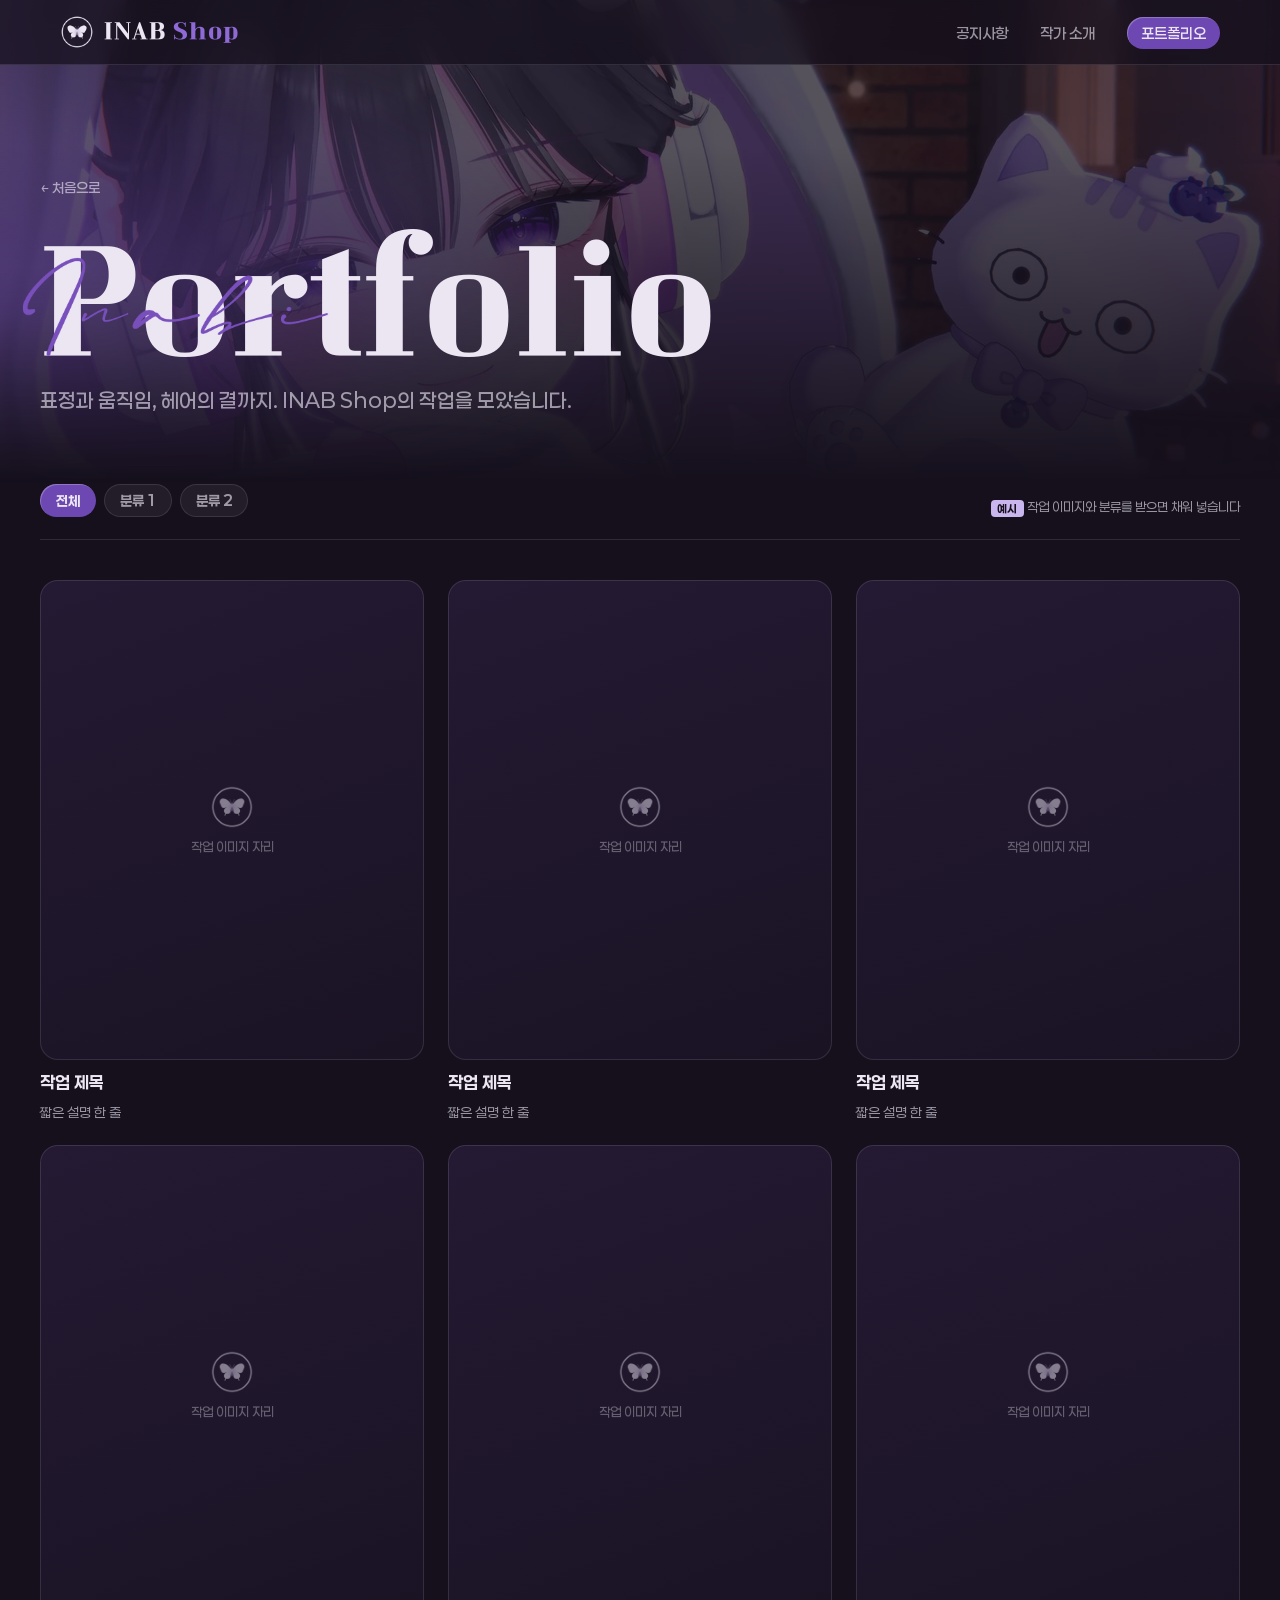
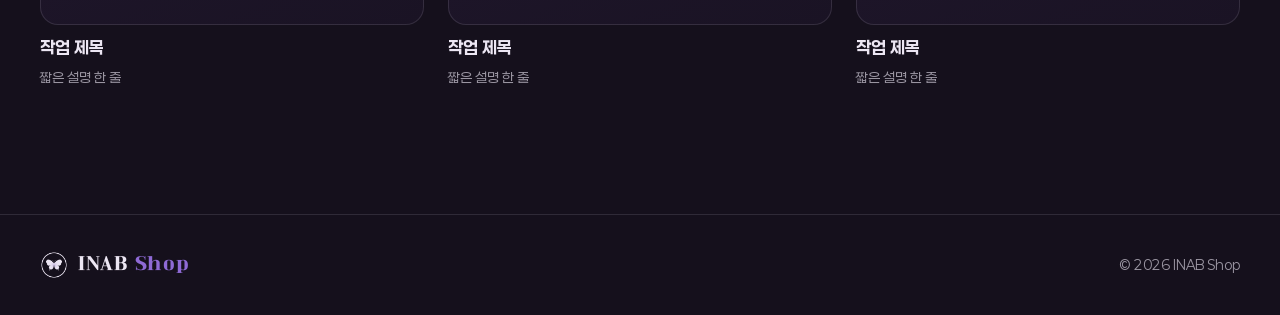
==== INAB/portfolio/index.html @ cd22576a "INAB: 공지사항·작가 소개 스크롤 섹션, 포트폴리오 별도 페이지 추가 - 인트로 아래 Notice(접고 펼치는 목록), Artist 섹션과 푸터 - 인트로를 지나면 나타나는 상" ====
<!DOCTYPE html>
<html lang="ko">
<head>
<meta charset="utf-8">
<meta name="viewport" content="width=device-width,initial-scale=1,viewport-fit=cover">
<title>Portfolio · INAB Shop</title>
<meta name="description" content="INAB Shop 포트폴리오">
<link rel="preload" href="../fonts/Cafe24ClassicType-latin.woff2" as="font" type="font/woff2" crossorigin>
<link rel="stylesheet" href="../common.css">
<style>
/* 포트폴리오: 왼쪽 아래 보라빛 머리글 + 작업 카드 그리드 */
.pf-hero{position:relative;overflow:hidden;padding-top:calc(64px + env(safe-area-inset-top,0px) + clamp(56px,9vw,120px));padding-bottom:clamp(40px,6vw,72px);
  padding-left:var(--gutter-l);padding-right:var(--gutter-r);isolation:isolate}
.pf-hero::before{content:"";position:absolute;inset:0;z-index:-2;background:url(../bg-1280.webp) 60% 28% / cover no-repeat;opacity:.28;
  -webkit-mask-image:linear-gradient(to bottom,#000 30%,transparent 100%);mask-image:linear-gradient(to bottom,#000 30%,transparent 100%)}
.pf-hero::after{content:"";position:absolute;inset:0;z-index:-1;background:radial-gradient(70% 90% at 0% 65%,rgba(101,70,159,.6),rgba(101,70,159,0) 70%);
  -webkit-mask-image:linear-gradient(to bottom,#000 55%,transparent 100%);mask-image:linear-gradient(to bottom,#000 55%,transparent 100%)}
.pf-hero .in{max-width:1200px;margin:0 auto;display:flex;flex-direction:column;gap:18px}
.pf-hero .back{margin-bottom:clamp(16px,3vw,36px)}
.pf-title{position:relative;margin:0;font-family:var(--f-serif);font-weight:400;font-size:clamp(64px,11vw,150px);line-height:.85;color:var(--text);width:fit-content}
.pf-title img{position:absolute;left:-3%;top:4%;width:46%;pointer-events:none}
.pf-hero p{margin:0;font-size:clamp(16px,1.6vw,20px);font-weight:500;color:var(--muted)}
.back{display:inline-flex;align-items:center;gap:8px;color:var(--muted);text-decoration:none;font-size:14px;font-weight:500;width:fit-content}
.back:hover{color:var(--text)}

.filters{display:flex;gap:8px;flex-wrap:wrap}
.chip{font:inherit;font-size:14px;font-weight:700;padding:8px 16px;border-radius:999px;border:0;cursor:pointer;color:var(--muted);background:rgba(236,230,243,.06);box-shadow:inset 0 0 0 1px var(--line)}
.chip[aria-pressed="true"]{color:var(--text);background:var(--purple);box-shadow:inset 1px 1px 0 rgba(255,255,255,.25)}

.grid{display:grid;grid-template-columns:repeat(3,minmax(0,1fr));gap:clamp(14px,2vw,24px)}
.card{display:flex;flex-direction:column;gap:12px;min-width:0}
.thumb{position:relative;aspect-ratio:4/5;max-width:100%;border-radius:18px;overflow:hidden;background:linear-gradient(160deg,#241a33,#1a1324);box-shadow:inset 0 0 0 1px var(--line)}
.thumb .ph{position:absolute;inset:0;display:grid;place-items:center;text-align:center;color:rgba(236,230,243,.35);font-size:13px;font-weight:500;padding:20px}
.thumb .ph img{width:44px;opacity:.5;display:block;margin:0 auto 10px}
.card h3{margin:0;font-size:17px;font-weight:700}
.card p{margin:0;font-size:14px;color:var(--muted)}
@media (max-width:900px){.grid{grid-template-columns:repeat(2,minmax(0,1fr))}}
@media (max-width:480px){.grid{grid-template-columns:1fr}}
</style>
</head>
<body>

<header class="topnav" id="topnav">
  <div class="in">
    <a class="brand" href="../"><img src="../logo.png" alt=""><span>INAB <em>Shop</em></span></a>
    <nav aria-label="주요 메뉴"><ul>
      <li><a class="link" href="../#notice">공지사항</a></li>
      <li><a class="link" href="../#artist">작가 소개</a></li>
      <li><a class="link pf" href="./" aria-current="page">포트폴리오</a></li>
    </ul></nav>
  </div>
</header>

<main>
  <section class="pf-hero">
    <div class="in">
      <a class="back" href="../">← 처음으로</a>
      <h1 class="pf-title"><img src="../inabi.png" alt="" aria-hidden="true">Portfolio</h1>
      <p>표정과 움직임, 헤어의 결까지. INAB Shop의 작업을 모았습니다.</p>
    </div>
  </section>

  <section class="sec" style="padding-top:0" aria-label="작업 목록">
    <div class="in">
      <div class="sec-head">
        <div class="filters" role="group" aria-label="작업 분류">
          <button class="chip" id="f-all" type="button" data-f="all" aria-pressed="true">전체</button>
          <button class="chip" id="f-a" type="button" data-f="a" aria-pressed="false">분류 1</button>
          <button class="chip" id="f-b" type="button" data-f="b" aria-pressed="false">분류 2</button>
        </div>
        <span class="note"><span class="example">예시</span> 작업 이미지와 분류를 받으면 채워 넣습니다</span>
      </div>
      <div class="grid" id="grid">
        <article class="card" data-c="a"><div class="thumb"><div class="ph"><div><img src="../logo.png" alt="">작업 이미지 자리</div></div></div><h3>작업 제목</h3><p>짧은 설명 한 줄</p></article>
        <article class="card" data-c="b"><div class="thumb"><div class="ph"><div><img src="../logo.png" alt="">작업 이미지 자리</div></div></div><h3>작업 제목</h3><p>짧은 설명 한 줄</p></article>
        <article class="card" data-c="a"><div class="thumb"><div class="ph"><div><img src="../logo.png" alt="">작업 이미지 자리</div></div></div><h3>작업 제목</h3><p>짧은 설명 한 줄</p></article>
        <article class="card" data-c="b"><div class="thumb"><div class="ph"><div><img src="../logo.png" alt="">작업 이미지 자리</div></div></div><h3>작업 제목</h3><p>짧은 설명 한 줄</p></article>
        <article class="card" data-c="a"><div class="thumb"><div class="ph"><div><img src="../logo.png" alt="">작업 이미지 자리</div></div></div><h3>작업 제목</h3><p>짧은 설명 한 줄</p></article>
        <article class="card" data-c="b"><div class="thumb"><div class="ph"><div><img src="../logo.png" alt="">작업 이미지 자리</div></div></div><h3>작업 제목</h3><p>짧은 설명 한 줄</p></article>
      </div>
    </div>
  </section>
</main>

<footer class="foot">
  <div class="in">
    <a class="brand" href="../"><img src="../logo.png" alt=""><span>INAB <em>Shop</em></span></a>
    <span>© 2026 INAB Shop</span>
  </div>
</footer>

<script>
document.querySelectorAll('.chip').forEach(function(btn){
  btn.addEventListener('click',function(){
    var f=btn.dataset.f;
    document.querySelectorAll('.chip').forEach(function(b){b.setAttribute('aria-pressed',b===btn?'true':'false')});
    document.querySelectorAll('#grid .card').forEach(function(c){c.hidden=!(f==='all'||c.dataset.c===f)});
  });
});
</script>
</body>
</html>
---- INAB/common.css ----
/* INAB Shop 공통: 폰트, 색, 상단 메뉴, 섹션, 푸터 */
@font-face{font-family:"Cafe24 ClassicType";src:url(fonts/Cafe24ClassicType-latin.woff2) format("woff2");font-weight:400;font-display:swap}
@font-face{font-family:"Paperlogy";src:url(fonts/Paperlogy-4Regular.woff2) format("woff2");font-weight:400;font-display:swap}
@font-face{font-family:"Paperlogy";src:url(fonts/Paperlogy-5Medium.woff2) format("woff2");font-weight:500;font-display:swap}
@font-face{font-family:"Paperlogy";src:url(fonts/Paperlogy-7Bold.woff2) format("woff2");font-weight:700;font-display:swap}
@font-face{font-family:"Paperlogy";src:url(fonts/Paperlogy-8ExtraBold.woff2) format("woff2");font-weight:800;font-display:swap}

:root{
  --text:#ece6f3; --purple:#6d48b3; --deep:#65469f; --script:#784fbb; --night:#15101c;
  --panel:#1d1528; --line:rgba(236,230,243,.12); --muted:rgba(236,230,243,.62);
  --f-serif:"Cafe24 ClassicType",Georgia,serif;
  --f-sans:"Paperlogy","Apple SD Gothic Neo","Malgun Gothic",sans-serif;
  --gutter-l:max(20px,env(safe-area-inset-left,0px)); --gutter-r:max(20px,env(safe-area-inset-right,0px));
}
*{box-sizing:border-box}
html{scroll-behavior:smooth;scroll-padding-top:80px}
@media (prefers-reduced-motion:reduce){html{scroll-behavior:auto}}
html,body{margin:0;overflow-x:clip;background:var(--night);color:var(--text);font-family:var(--f-sans)}
img{max-width:100%}
[hidden]{display:none!important}
:focus-visible{outline:2px solid var(--text);outline-offset:3px}

/* ---------- 상단 메뉴 ---------- */
.topnav{position:fixed;z-index:20;top:0;left:0;right:0;padding-top:env(safe-area-inset-top,0px);
  background:rgba(21,16,28,.72);-webkit-backdrop-filter:blur(14px);backdrop-filter:blur(14px);border-bottom:1px solid var(--line);
  transition:transform .4s cubic-bezier(.2,.7,.2,1),opacity .4s}
.topnav.hide{transform:translateY(-100%);opacity:0;pointer-events:none}
.topnav .in{max-width:1200px;margin:0 auto;height:64px;display:flex;align-items:center;justify-content:space-between;gap:16px;padding-left:var(--gutter-l);padding-right:var(--gutter-r)}
.brand{display:flex;align-items:center;gap:10px;text-decoration:none;color:var(--text);font-family:var(--f-serif);font-size:22px;letter-spacing:.04em}
.brand img{width:34px;height:34px}
.brand em{font-style:normal;color:#8f6ad6}
.topnav ul{list-style:none;margin:0;padding:0;display:flex;gap:clamp(14px,3vw,32px)}
.topnav a.link{color:var(--muted);text-decoration:none;font-size:15px;font-weight:500;transition:color .2s}
.topnav a.link:hover,.topnav a.link[aria-current="page"]{color:var(--text)}
.topnav a.link.pf{color:var(--text);background:var(--purple);padding:7px 14px;border-radius:999px;box-shadow:inset 1px 1px 0 rgba(255,255,255,.25)}
@media (max-width:520px){.brand span{display:none}.topnav a.link{font-size:14px}}

/* ---------- 섹션 공통 ---------- */
.sec{padding-block:clamp(72px,10vw,128px);padding-left:var(--gutter-l);padding-right:var(--gutter-r)}
.sec .in{max-width:1200px;margin:0 auto;display:flex;flex-direction:column;gap:40px}
.sec-head{display:flex;align-items:flex-end;justify-content:space-between;gap:16px;flex-wrap:wrap;padding-bottom:22px;border-bottom:1px solid var(--line)}
.sec-head .t{display:flex;flex-direction:column;gap:6px}
.sec-head h2{margin:0;font-family:var(--f-serif);font-weight:400;font-size:clamp(44px,6vw,72px);line-height:1;color:var(--text)}
.sec-head h2 em{font-style:normal;color:#8f6ad6}
.sec-head .ko{font-size:15px;font-weight:500;color:var(--muted);letter-spacing:.02em}
.sec-head .note{font-size:13px;color:var(--muted)}
.example{display:inline-block;font-size:11px;font-weight:700;letter-spacing:.06em;color:var(--night);background:#c9b6ee;border-radius:4px;padding:2px 6px;vertical-align:middle}

/* 원형 아이콘 버튼 (인트로와 같은 스타일) */
.icon{position:relative;width:46px;aspect-ratio:1;border-radius:50%;display:block;flex:none;
  background-color:var(--text);background-image:linear-gradient(135deg,rgba(101,70,159,0),rgba(101,70,159,.10));
  box-shadow:inset 1px 1px 0 rgba(255,255,255,.25);transition:transform .2s,filter .2s}
.icon:hover{transform:translateY(-1px);filter:drop-shadow(0 0 10px rgba(236,230,243,.5))}
.icon i{position:absolute;left:50%;top:50%;height:40%;transform:translate(-50%,-50%);background:var(--deep);-webkit-mask:var(--m) center/100% 100% no-repeat;mask:var(--m) center/100% 100% no-repeat}
.icon.art i{width:46.6%;--m:url(ic-artmug.png)}
.icon.x i{width:44.4%;--m:url(ic-x.png)}
.icon.dc i{width:52.6%;--m:url(ic-discord.png)}

/* ---------- 푸터 ---------- */
.foot{border-top:1px solid var(--line);padding-block:36px calc(36px + env(safe-area-inset-bottom,0px));padding-left:var(--gutter-l);padding-right:var(--gutter-r)}
.foot .in{max-width:1200px;margin:0 auto;display:flex;justify-content:space-between;align-items:center;gap:16px;flex-wrap:wrap;font-size:13px;color:var(--muted)}
.foot .brand{font-size:18px}
.foot .brand img{width:28px;height:28px}
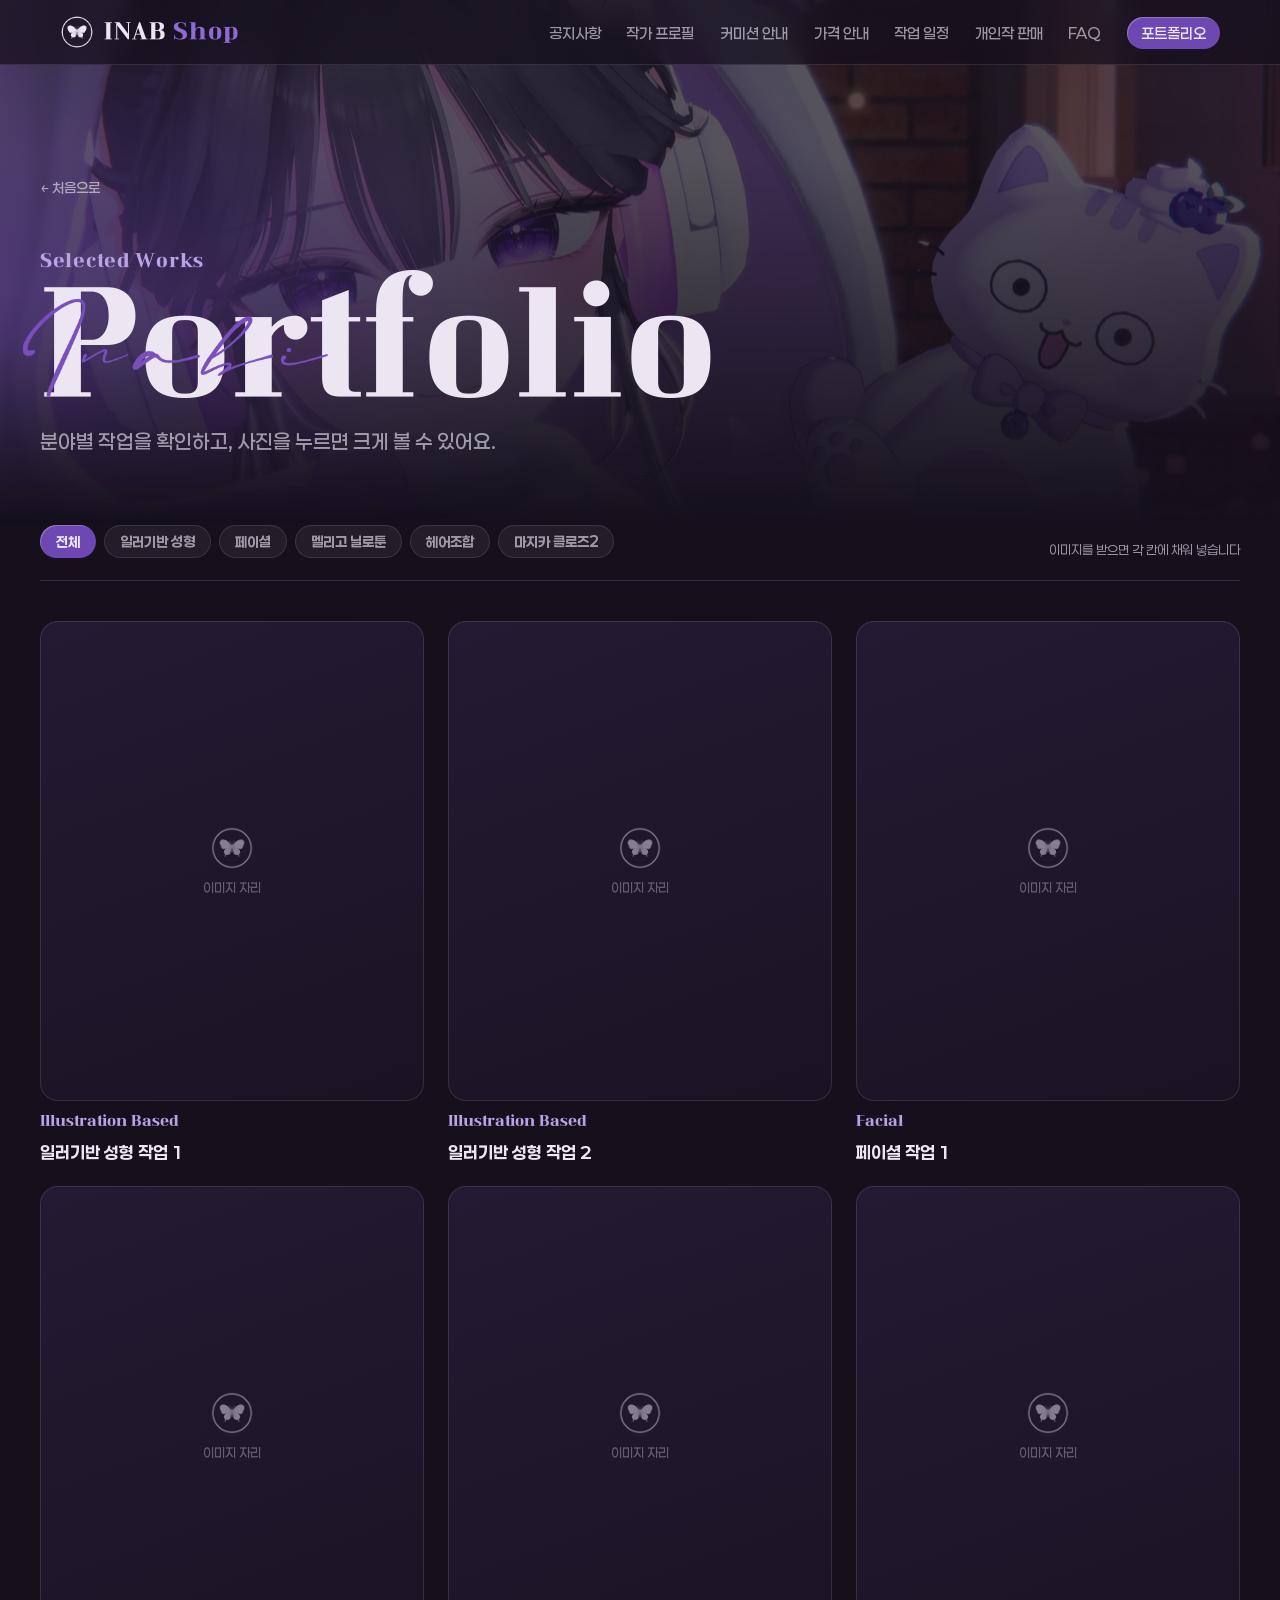
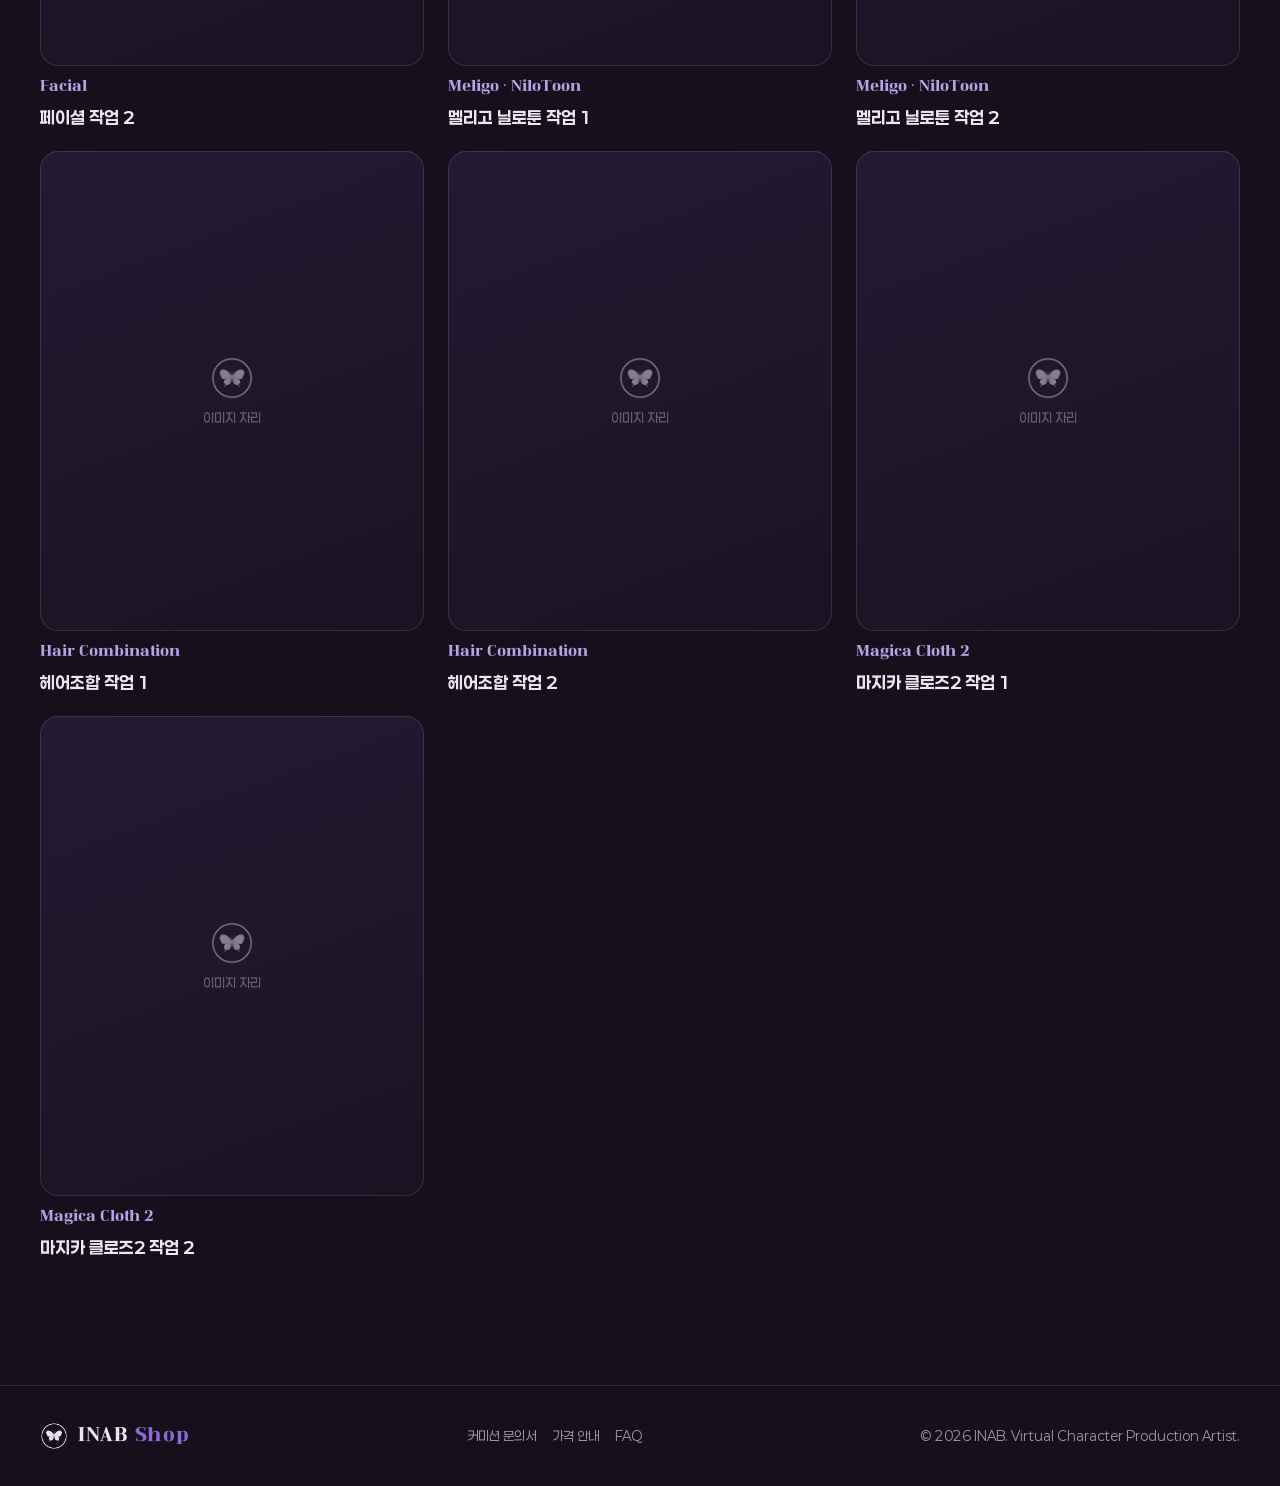
==== commit b572bfdc: "INAB: 참고 사이트 내용 반영 (작업 분야·프로필·공지·커미션·가격·일정·개인작·FAQ·문의, 포트폴리오) 디자인(색·폰트·인트로)은 유지, 이미지 자리는 비워둠  Co-Aut" ====
--- a/INAB/portfolio/index.html
+++ b/INAB/portfolio/index.html
@@ -30,12 +30,23 @@
 .grid{display:grid;grid-template-columns:repeat(3,minmax(0,1fr));gap:clamp(14px,2vw,24px)}
 .card{display:flex;flex-direction:column;gap:12px;min-width:0}
 .thumb{position:relative;aspect-ratio:4/5;max-width:100%;border-radius:18px;overflow:hidden;background:linear-gradient(160deg,#241a33,#1a1324);box-shadow:inset 0 0 0 1px var(--line)}
-.thumb .ph{position:absolute;inset:0;display:grid;place-items:center;text-align:center;color:rgba(236,230,243,.35);font-size:13px;font-weight:500;padding:20px}
-.thumb .ph img{width:44px;opacity:.5;display:block;margin:0 auto 10px}
 .card h3{margin:0;font-size:17px;font-weight:700}
 .card p{margin:0;font-size:14px;color:var(--muted)}
+.eyebrow-s{font-family:var(--f-serif);font-size:18px;color:#b9a2e6;letter-spacing:.04em}
+.thumb{display:block;width:100%;padding:0;border:0;cursor:zoom-in;font:inherit;color:inherit}
+.thumb .ph{position:absolute;inset:0;display:grid;place-items:center;text-align:center;color:rgba(236,230,243,.35);font-size:13px;font-weight:500;padding:20px;background:none;box-shadow:none}
+.thumb .ph img{width:44px;opacity:.5;display:block;margin:0 auto 10px}
+.thumb img.work-img{position:absolute;inset:0;width:100%;height:100%;object-fit:cover}
+.card .en{font-family:var(--f-serif);font-size:14px;color:#b9a2e6}
+.lightbox{position:fixed;inset:0;z-index:50;display:grid;place-items:center;background:rgba(10,7,14,.88);-webkit-backdrop-filter:blur(8px);backdrop-filter:blur(8px);
+  padding:calc(56px + env(safe-area-inset-top,0px)) max(16px,env(safe-area-inset-right,0px)) calc(24px + env(safe-area-inset-bottom,0px)) max(16px,env(safe-area-inset-left,0px))}
+.lightbox .frame{width:min(960px,100%);max-height:100%;display:flex;flex-direction:column;gap:12px}
+.lightbox .view{aspect-ratio:4/5;max-height:78vh;max-width:100%;margin:0 auto;border-radius:18px;overflow:hidden;position:relative;background:linear-gradient(160deg,#241a33,#1a1324);box-shadow:inset 0 0 0 1px var(--line);display:grid;place-items:center;color:rgba(236,230,243,.4);font-size:14px}
+.lightbox .view img{width:100%;height:100%;object-fit:contain}
+.lightbox .cap{text-align:center;font-weight:700}
+.lightbox .close{position:absolute;top:calc(14px + env(safe-area-inset-top,0px));right:calc(16px + env(safe-area-inset-right,0px));width:44px;height:44px;border-radius:50%;border:0;cursor:pointer;font-size:24px;color:var(--text);background:rgba(236,230,243,.1)}
 @media (max-width:900px){.grid{grid-template-columns:repeat(2,minmax(0,1fr))}}
-@media (max-width:480px){.grid{grid-template-columns:1fr}}
+@media (max-width:480px){.grid{gap:12px}.card h3{font-size:15px}}
 </style>
 </head>
 <body>
@@ -45,7 +56,12 @@
     <a class="brand" href="../"><img src="../logo.png" alt=""><span>INAB <em>Shop</em></span></a>
     <nav aria-label="주요 메뉴"><ul>
       <li><a class="link" href="../#notice">공지사항</a></li>
-      <li><a class="link" href="../#artist">작가 소개</a></li>
+      <li><a class="link" href="../#profile">작가 프로필</a></li>
+      <li><a class="link" href="../#commission">커미션 안내</a></li>
+      <li><a class="link" href="../#pricing">가격 안내</a></li>
+      <li><a class="link" href="../#schedule">작업 일정</a></li>
+      <li><a class="link" href="../#shop">개인작 판매</a></li>
+      <li><a class="link" href="../#faq">FAQ</a></li>
       <li><a class="link pf" href="./" aria-current="page">포트폴리오</a></li>
     </ul></nav>
   </div>
@@ -55,8 +71,9 @@
   <section class="pf-hero">
     <div class="in">
       <a class="back" href="../">← 처음으로</a>
+      <span class="eyebrow-s">Selected Works</span>
       <h1 class="pf-title"><img src="../inabi.png" alt="" aria-hidden="true">Portfolio</h1>
-      <p>표정과 움직임, 헤어의 결까지. INAB Shop의 작업을 모았습니다.</p>
+      <p>분야별 작업을 확인하고, 사진을 누르면 크게 볼 수 있어요.</p>
     </div>
   </section>
 
@@ -65,27 +82,40 @@
       <div class="sec-head">
         <div class="filters" role="group" aria-label="작업 분류">
           <button class="chip" id="f-all" type="button" data-f="all" aria-pressed="true">전체</button>
-          <button class="chip" id="f-a" type="button" data-f="a" aria-pressed="false">분류 1</button>
-          <button class="chip" id="f-b" type="button" data-f="b" aria-pressed="false">분류 2</button>
+          <button class="chip" id="f-ill" type="button" data-f="ill" aria-pressed="false">일러기반 성형</button>
+          <button class="chip" id="f-fac" type="button" data-f="fac" aria-pressed="false">페이셜</button>
+          <button class="chip" id="f-nil" type="button" data-f="nil" aria-pressed="false">멜리고 닐로툰</button>
+          <button class="chip" id="f-hair" type="button" data-f="hair" aria-pressed="false">헤어조합</button>
+          <button class="chip" id="f-mc" type="button" data-f="mc" aria-pressed="false">마지카 클로즈2</button>
         </div>
-        <span class="note"><span class="example">예시</span> 작업 이미지와 분류를 받으면 채워 넣습니다</span>
+        <span class="note">이미지를 받으면 각 칸에 채워 넣습니다</span>
       </div>
       <div class="grid" id="grid">
-        <article class="card" data-c="a"><div class="thumb"><div class="ph"><div><img src="../logo.png" alt="">작업 이미지 자리</div></div></div><h3>작업 제목</h3><p>짧은 설명 한 줄</p></article>
-        <article class="card" data-c="b"><div class="thumb"><div class="ph"><div><img src="../logo.png" alt="">작업 이미지 자리</div></div></div><h3>작업 제목</h3><p>짧은 설명 한 줄</p></article>
-        <article class="card" data-c="a"><div class="thumb"><div class="ph"><div><img src="../logo.png" alt="">작업 이미지 자리</div></div></div><h3>작업 제목</h3><p>짧은 설명 한 줄</p></article>
-        <article class="card" data-c="b"><div class="thumb"><div class="ph"><div><img src="../logo.png" alt="">작업 이미지 자리</div></div></div><h3>작업 제목</h3><p>짧은 설명 한 줄</p></article>
-        <article class="card" data-c="a"><div class="thumb"><div class="ph"><div><img src="../logo.png" alt="">작업 이미지 자리</div></div></div><h3>작업 제목</h3><p>짧은 설명 한 줄</p></article>
-        <article class="card" data-c="b"><div class="thumb"><div class="ph"><div><img src="../logo.png" alt="">작업 이미지 자리</div></div></div><h3>작업 제목</h3><p>짧은 설명 한 줄</p></article>
+        <article class="card" data-c="ill"><button class="thumb" type="button" aria-label="일러기반 성형 작업 1 크게 보기" data-title="일러기반 성형 작업 1"><span class="ph"><span><img src="../logo.png" alt="">이미지 자리</span></span></button><span class="en">Illustration Based</span><h3>일러기반 성형 작업 1</h3></article>
+        <article class="card" data-c="ill"><button class="thumb" type="button" aria-label="일러기반 성형 작업 2 크게 보기" data-title="일러기반 성형 작업 2"><span class="ph"><span><img src="../logo.png" alt="">이미지 자리</span></span></button><span class="en">Illustration Based</span><h3>일러기반 성형 작업 2</h3></article>
+        <article class="card" data-c="fac"><button class="thumb" type="button" aria-label="페이셜 작업 1 크게 보기" data-title="페이셜 작업 1"><span class="ph"><span><img src="../logo.png" alt="">이미지 자리</span></span></button><span class="en">Facial</span><h3>페이셜 작업 1</h3></article>
+        <article class="card" data-c="fac"><button class="thumb" type="button" aria-label="페이셜 작업 2 크게 보기" data-title="페이셜 작업 2"><span class="ph"><span><img src="../logo.png" alt="">이미지 자리</span></span></button><span class="en">Facial</span><h3>페이셜 작업 2</h3></article>
+        <article class="card" data-c="nil"><button class="thumb" type="button" aria-label="멜리고 닐로툰 작업 1 크게 보기" data-title="멜리고 닐로툰 작업 1"><span class="ph"><span><img src="../logo.png" alt="">이미지 자리</span></span></button><span class="en">Meligo · NiloToon</span><h3>멜리고 닐로툰 작업 1</h3></article>
+        <article class="card" data-c="nil"><button class="thumb" type="button" aria-label="멜리고 닐로툰 작업 2 크게 보기" data-title="멜리고 닐로툰 작업 2"><span class="ph"><span><img src="../logo.png" alt="">이미지 자리</span></span></button><span class="en">Meligo · NiloToon</span><h3>멜리고 닐로툰 작업 2</h3></article>
+        <article class="card" data-c="hair"><button class="thumb" type="button" aria-label="헤어조합 작업 1 크게 보기" data-title="헤어조합 작업 1"><span class="ph"><span><img src="../logo.png" alt="">이미지 자리</span></span></button><span class="en">Hair Combination</span><h3>헤어조합 작업 1</h3></article>
+        <article class="card" data-c="hair"><button class="thumb" type="button" aria-label="헤어조합 작업 2 크게 보기" data-title="헤어조합 작업 2"><span class="ph"><span><img src="../logo.png" alt="">이미지 자리</span></span></button><span class="en">Hair Combination</span><h3>헤어조합 작업 2</h3></article>
+        <article class="card" data-c="mc"><button class="thumb" type="button" aria-label="마지카 클로즈2 작업 1 크게 보기" data-title="마지카 클로즈2 작업 1"><span class="ph"><span><img src="../logo.png" alt="">이미지 자리</span></span></button><span class="en">Magica Cloth 2</span><h3>마지카 클로즈2 작업 1</h3></article>
+        <article class="card" data-c="mc"><button class="thumb" type="button" aria-label="마지카 클로즈2 작업 2 크게 보기" data-title="마지카 클로즈2 작업 2"><span class="ph"><span><img src="../logo.png" alt="">이미지 자리</span></span></button><span class="en">Magica Cloth 2</span><h3>마지카 클로즈2 작업 2</h3></article>
       </div>
     </div>
   </section>
 </main>
 
+<div class="lightbox" id="lb" hidden role="dialog" aria-modal="true" aria-label="작업 크게 보기">
+  <button class="close" id="lb-close" type="button" aria-label="닫기">×</button>
+  <div class="frame"><div class="view" id="lb-view"></div><div class="cap" id="lb-cap"></div></div>
+</div>
+
 <footer class="foot">
   <div class="in">
     <a class="brand" href="../"><img src="../logo.png" alt=""><span>INAB <em>Shop</em></span></a>
-    <span>© 2026 INAB Shop</span>
+    <nav class="links" aria-label="바로가기"><a href="../#inquiry">커미션 문의서</a><a href="../#pricing">가격 안내</a><a href="../#faq">FAQ</a></nav>
+    <span>© 2026 INAB. Virtual Character Production Artist.</span>
   </div>
 </footer>
 
@@ -97,6 +127,19 @@
     document.querySelectorAll('#grid .card').forEach(function(c){c.hidden=!(f==='all'||c.dataset.c===f)});
   });
 });
+// 사진 크게 보기
+var lb=document.getElementById('lb'), view=document.getElementById('lb-view'), cap=document.getElementById('lb-cap'), last=null;
+document.querySelectorAll('.thumb').forEach(function(t){
+  t.addEventListener('click',function(){
+    last=t; var img=t.querySelector('img.work-img');
+    view.innerHTML=img?'<img src="'+img.src+'" alt="">':'이미지 자리';
+    cap.textContent=t.dataset.title||''; lb.hidden=false; document.getElementById('lb-close').focus();
+  });
+});
+function closeLb(){lb.hidden=true; if(last) last.focus()}
+document.getElementById('lb-close').addEventListener('click',closeLb);
+lb.addEventListener('click',function(e){if(e.target===lb) closeLb()});
+document.addEventListener('keydown',function(e){if(e.key==='Escape'&&!lb.hidden) closeLb()});
 </script>
 </body>
 </html>
--- a/INAB/common.css
+++ b/INAB/common.css
@@ -29,11 +29,18 @@
 .brand{display:flex;align-items:center;gap:10px;text-decoration:none;color:var(--text);font-family:var(--f-serif);font-size:22px;letter-spacing:.04em}
 .brand img{width:34px;height:34px}
 .brand em{font-style:normal;color:#8f6ad6}
-.topnav ul{list-style:none;margin:0;padding:0;display:flex;gap:clamp(14px,3vw,32px)}
-.topnav a.link{color:var(--muted);text-decoration:none;font-size:15px;font-weight:500;transition:color .2s}
+.topnav ul{list-style:none;margin:0;padding:0;display:flex;align-items:center;gap:clamp(14px,2vw,26px)}
+.topnav a.link{color:var(--muted);text-decoration:none;font-size:15px;font-weight:500;white-space:nowrap;transition:color .2s}
 .topnav a.link:hover,.topnav a.link[aria-current="page"]{color:var(--text)}
 .topnav a.link.pf{color:var(--text);background:var(--purple);padding:7px 14px;border-radius:999px;box-shadow:inset 1px 1px 0 rgba(255,255,255,.25)}
-@media (max-width:520px){.brand span{display:none}.topnav a.link{font-size:14px}}
+@media (max-width:1100px){
+  .topnav nav{min-width:0;overflow-x:auto;scrollbar-width:none;-webkit-mask-image:linear-gradient(to right,#000 85%,transparent);mask-image:linear-gradient(to right,#000 85%,transparent)}
+  .topnav nav::-webkit-scrollbar{display:none}
+  .topnav ul{gap:18px;padding-right:28px}
+  .topnav li{flex:none}
+  .brand span{display:none}
+}
+@media (max-width:520px){.topnav a.link{font-size:14px}}
 
 /* ---------- 섹션 공통 ---------- */
 .sec{padding-block:clamp(72px,10vw,128px);padding-left:var(--gutter-l);padding-right:var(--gutter-r)}
@@ -58,6 +65,9 @@
 
 /* ---------- 푸터 ---------- */
 .foot{border-top:1px solid var(--line);padding-block:36px calc(36px + env(safe-area-inset-bottom,0px));padding-left:var(--gutter-l);padding-right:var(--gutter-r)}
-.foot .in{max-width:1200px;margin:0 auto;display:flex;justify-content:space-between;align-items:center;gap:16px;flex-wrap:wrap;font-size:13px;color:var(--muted)}
+.foot .in{max-width:1200px;margin:0 auto;display:flex;justify-content:space-between;align-items:center;gap:16px 28px;flex-wrap:wrap;font-size:13px;color:var(--muted)}
 .foot .brand{font-size:18px}
 .foot .brand img{width:28px;height:28px}
+.foot .links{display:flex;gap:16px;flex-wrap:wrap}
+.foot .links a{color:var(--muted);text-decoration:none}
+.foot .links a:hover{color:var(--text)}
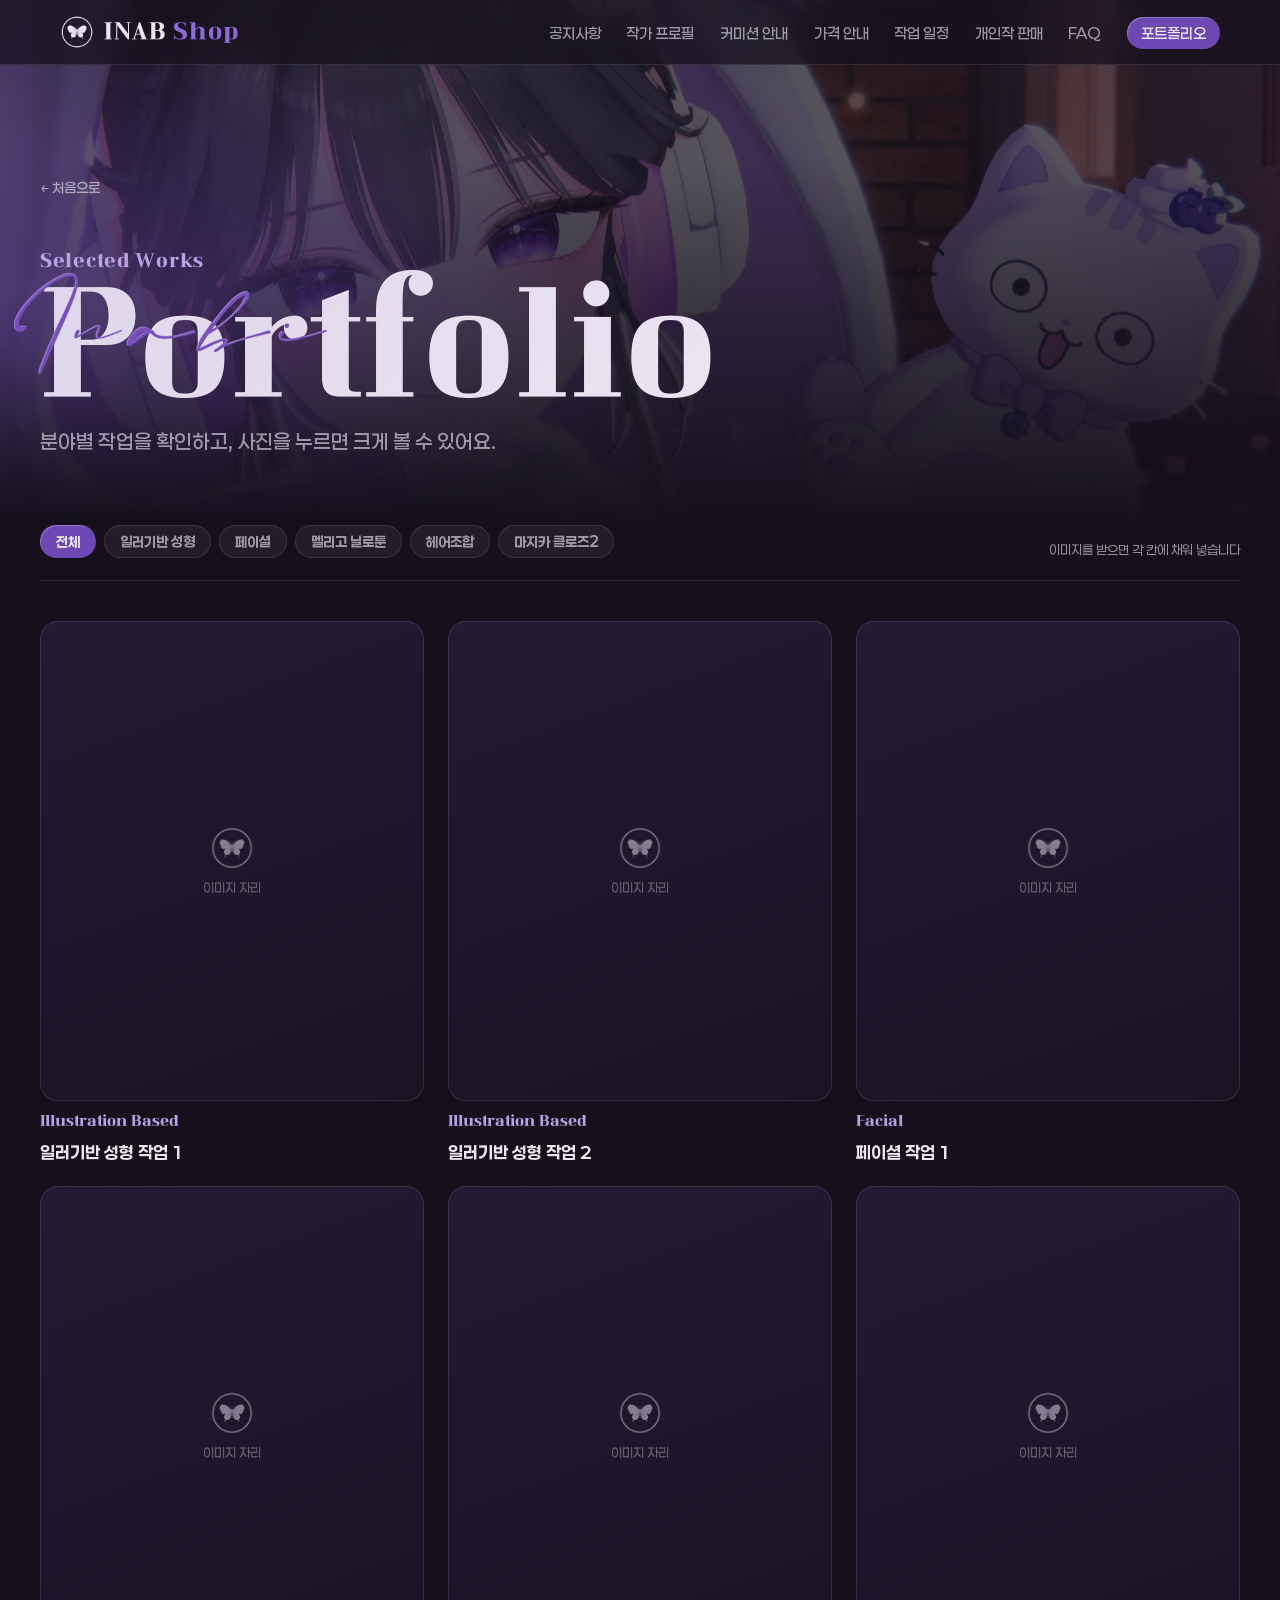
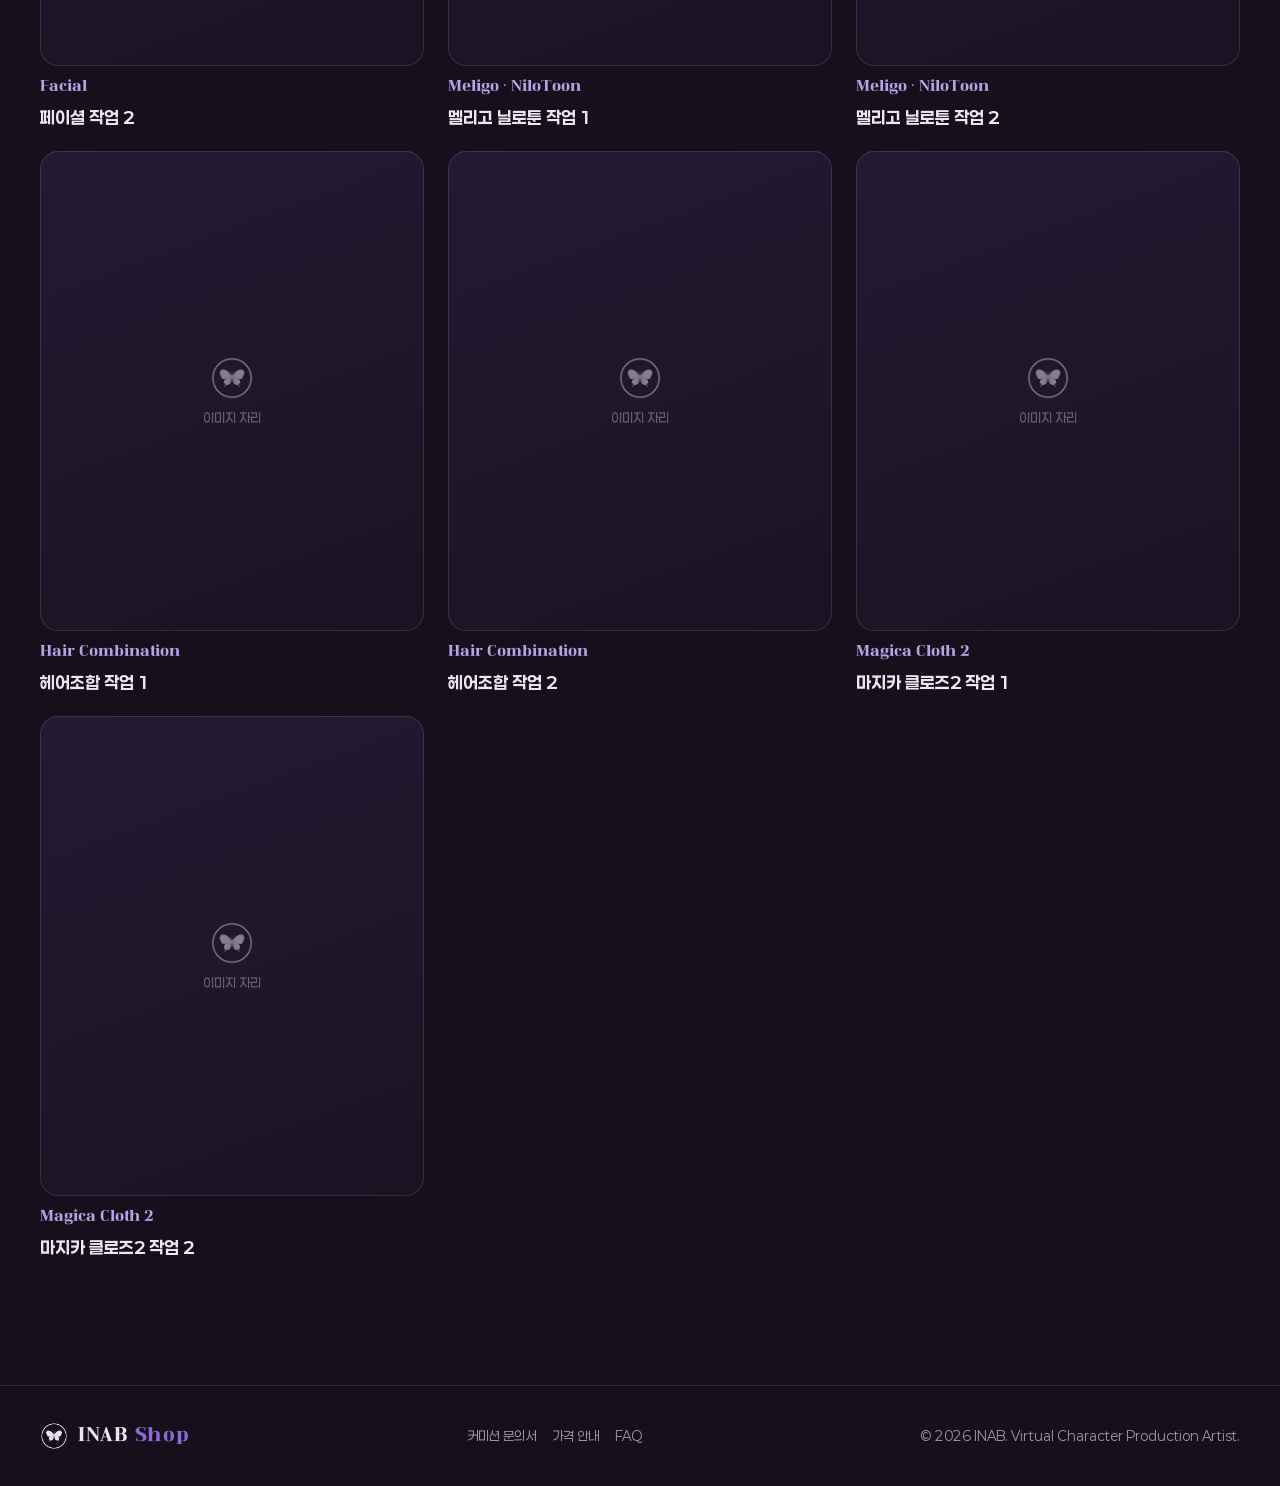
==== commit e504feeb: "INAB: 영문 큰 제목에 인트로 INAB와 같은 그라데이션·내부 그림자 적용 Co-Authored-By: Claude Opus 5.5 <noreply@anthropic.com> " ====
--- a/INAB/portfolio/index.html
+++ b/INAB/portfolio/index.html
@@ -17,7 +17,7 @@
   -webkit-mask-image:linear-gradient(to bottom,#000 55%,transparent 100%);mask-image:linear-gradient(to bottom,#000 55%,transparent 100%)}
 .pf-hero .in{max-width:1200px;margin:0 auto;display:flex;flex-direction:column;gap:18px}
 .pf-hero .back{margin-bottom:clamp(16px,3vw,36px)}
-.pf-title{position:relative;margin:0;font-family:var(--f-serif);font-weight:400;font-size:clamp(64px,11vw,150px);line-height:.85;color:var(--text);width:fit-content}
+.pf-title{position:relative;font-family:var(--f-serif);font-weight:400;font-size:clamp(64px,11vw,150px);line-height:.85;width:fit-content}
 .pf-title img{position:absolute;left:-3%;top:4%;width:46%;pointer-events:none}
 .pf-hero p{margin:0;font-size:clamp(16px,1.6vw,20px);font-weight:500;color:var(--muted)}
 .back{display:inline-flex;align-items:center;gap:8px;color:var(--muted);text-decoration:none;font-size:14px;font-weight:500;width:fit-content}
@@ -50,6 +50,16 @@
 </style>
 </head>
 <body>
+<svg width="0" height="0" style="position:absolute" aria-hidden="true">
+  <filter id="innerHi" x="-10%" y="-30%" width="120%" height="160%" color-interpolation-filters="sRGB">
+    <feOffset in="SourceAlpha" dx="1" dy="1" result="shift"/>
+    <feComposite in="SourceAlpha" in2="shift" operator="out" result="edge"/>
+    <feFlood flood-color="#ffffff" flood-opacity=".25"/>
+    <feComposite in2="edge" operator="in" result="hi"/>
+    <feMerge><feMergeNode in="SourceGraphic"/><feMergeNode in="hi"/></feMerge>
+  </filter>
+</svg>
+
 
 <header class="topnav" id="topnav">
   <div class="in">
--- a/INAB/common.css
+++ b/INAB/common.css
@@ -46,10 +46,10 @@
 .sec{padding-block:clamp(72px,10vw,128px);padding-left:var(--gutter-l);padding-right:var(--gutter-r)}
 .sec .in{max-width:1200px;margin:0 auto;display:flex;flex-direction:column;gap:40px}
 .sec-head{display:flex;align-items:flex-end;justify-content:space-between;gap:16px;flex-wrap:wrap;padding-bottom:22px;border-bottom:1px solid var(--line)}
-.sec-head .t{display:flex;flex-direction:column;gap:6px}
+.sec-head .t{display:flex;flex-direction:column;gap:10px}
 .sec-head h2{margin:0;font-family:var(--f-serif);font-weight:400;font-size:clamp(44px,6vw,72px);line-height:1;color:var(--text)}
 .sec-head h2 em{font-style:normal;color:#8f6ad6}
-.sec-head .ko{font-size:15px;font-weight:500;color:var(--muted);letter-spacing:.02em}
+.sec-head .ko{order:-1;font-size:15px;font-weight:500;color:#b9a2e6;letter-spacing:.02em}
 .sec-head .note{font-size:13px;color:var(--muted)}
 .example{display:inline-block;font-size:11px;font-weight:700;letter-spacing:.06em;color:var(--night);background:#c9b6ee;border-radius:4px;padding:2px 6px;vertical-align:middle}
 
@@ -71,3 +71,10 @@
 .foot .links{display:flex;gap:16px;flex-wrap:wrap}
 .foot .links a{color:var(--muted);text-decoration:none}
 .foot .links a:hover{color:var(--text)}
+
+/* 영문 큰 제목: 인트로 INAB와 같은 효과
+   #ece6f3 + 그레이디언트 오버레이(표준 10%, #65469f→투명, 135°) + 내부 그림자(흰색 25%, 1px, 135°) */
+.sec-head h2,.cta-band h2,.pf-title{
+  width:fit-content;color:transparent;-webkit-background-clip:text;background-clip:text;
+  background-image:linear-gradient(135deg,rgba(101,70,159,.10),rgba(101,70,159,0)),linear-gradient(#ece6f3,#ece6f3);
+  filter:url(#innerHi);padding:.2em .06em .14em;margin:-.2em -.06em -.14em}
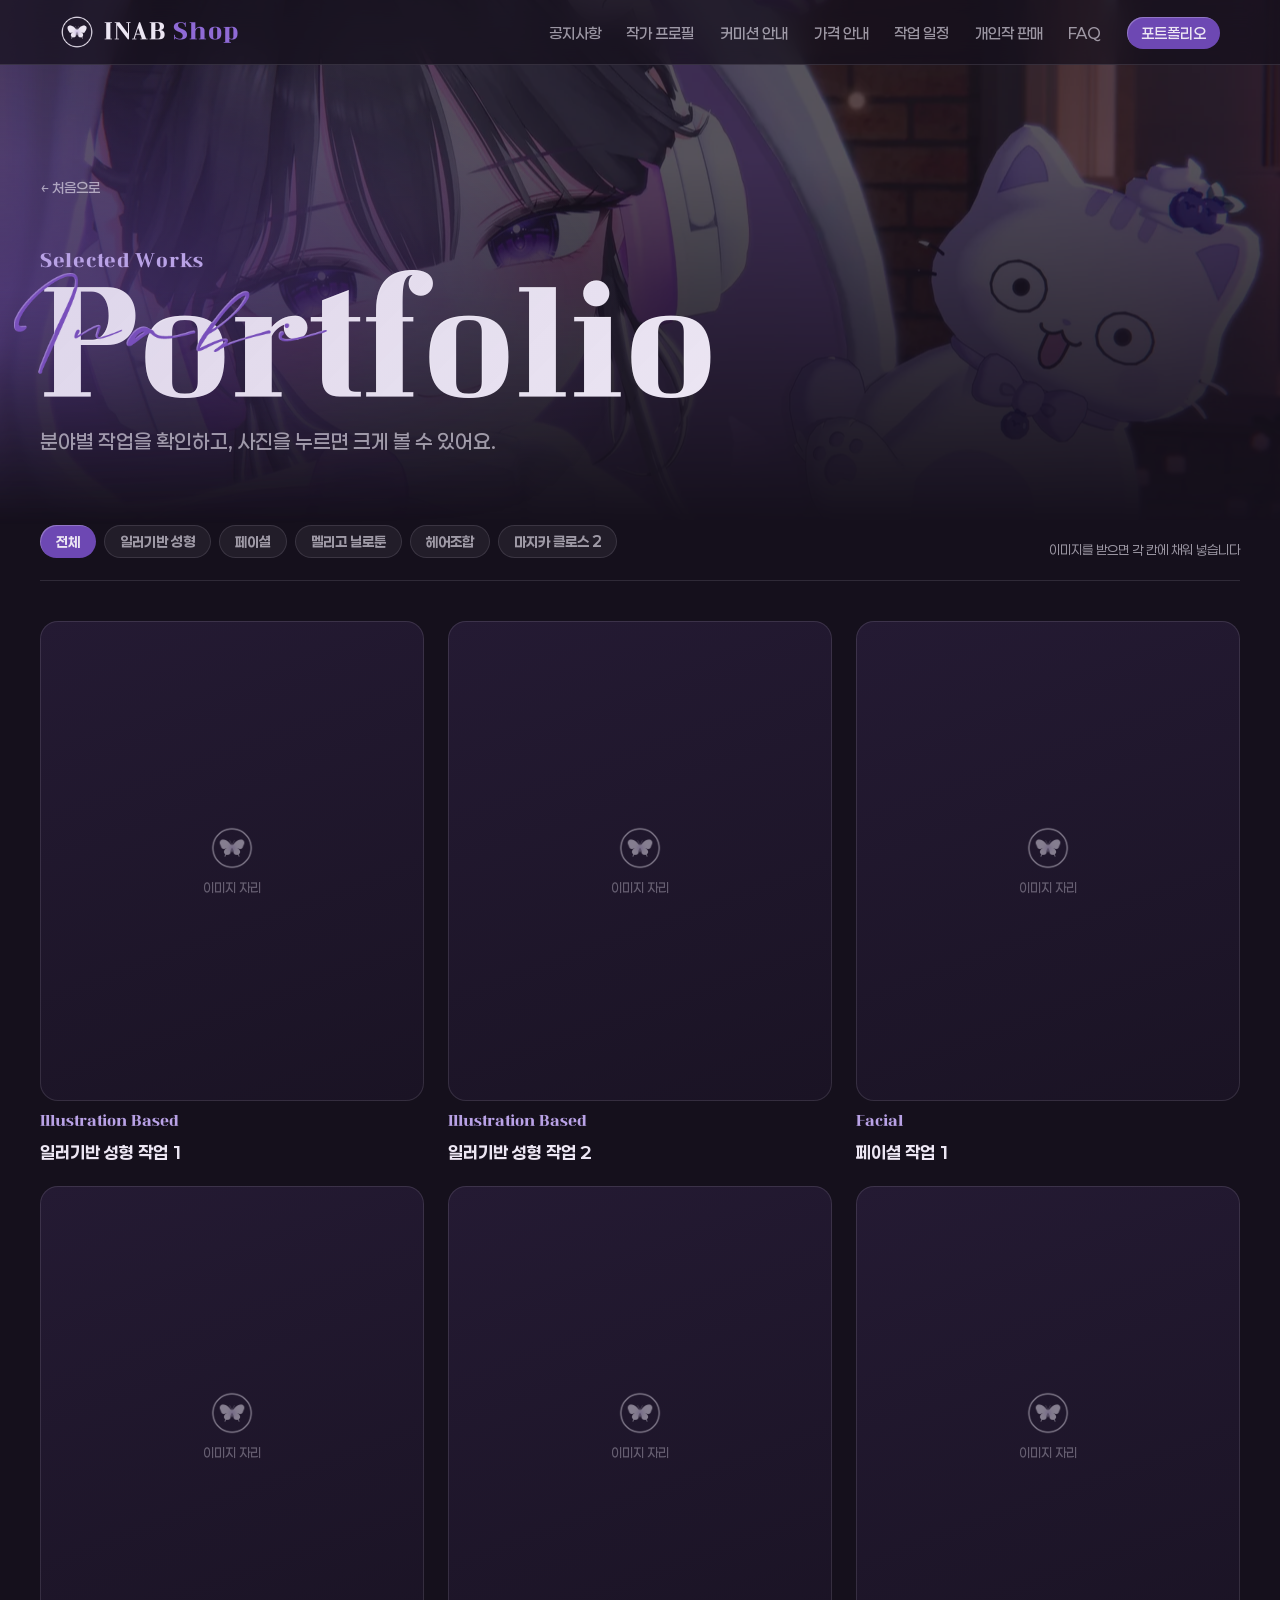
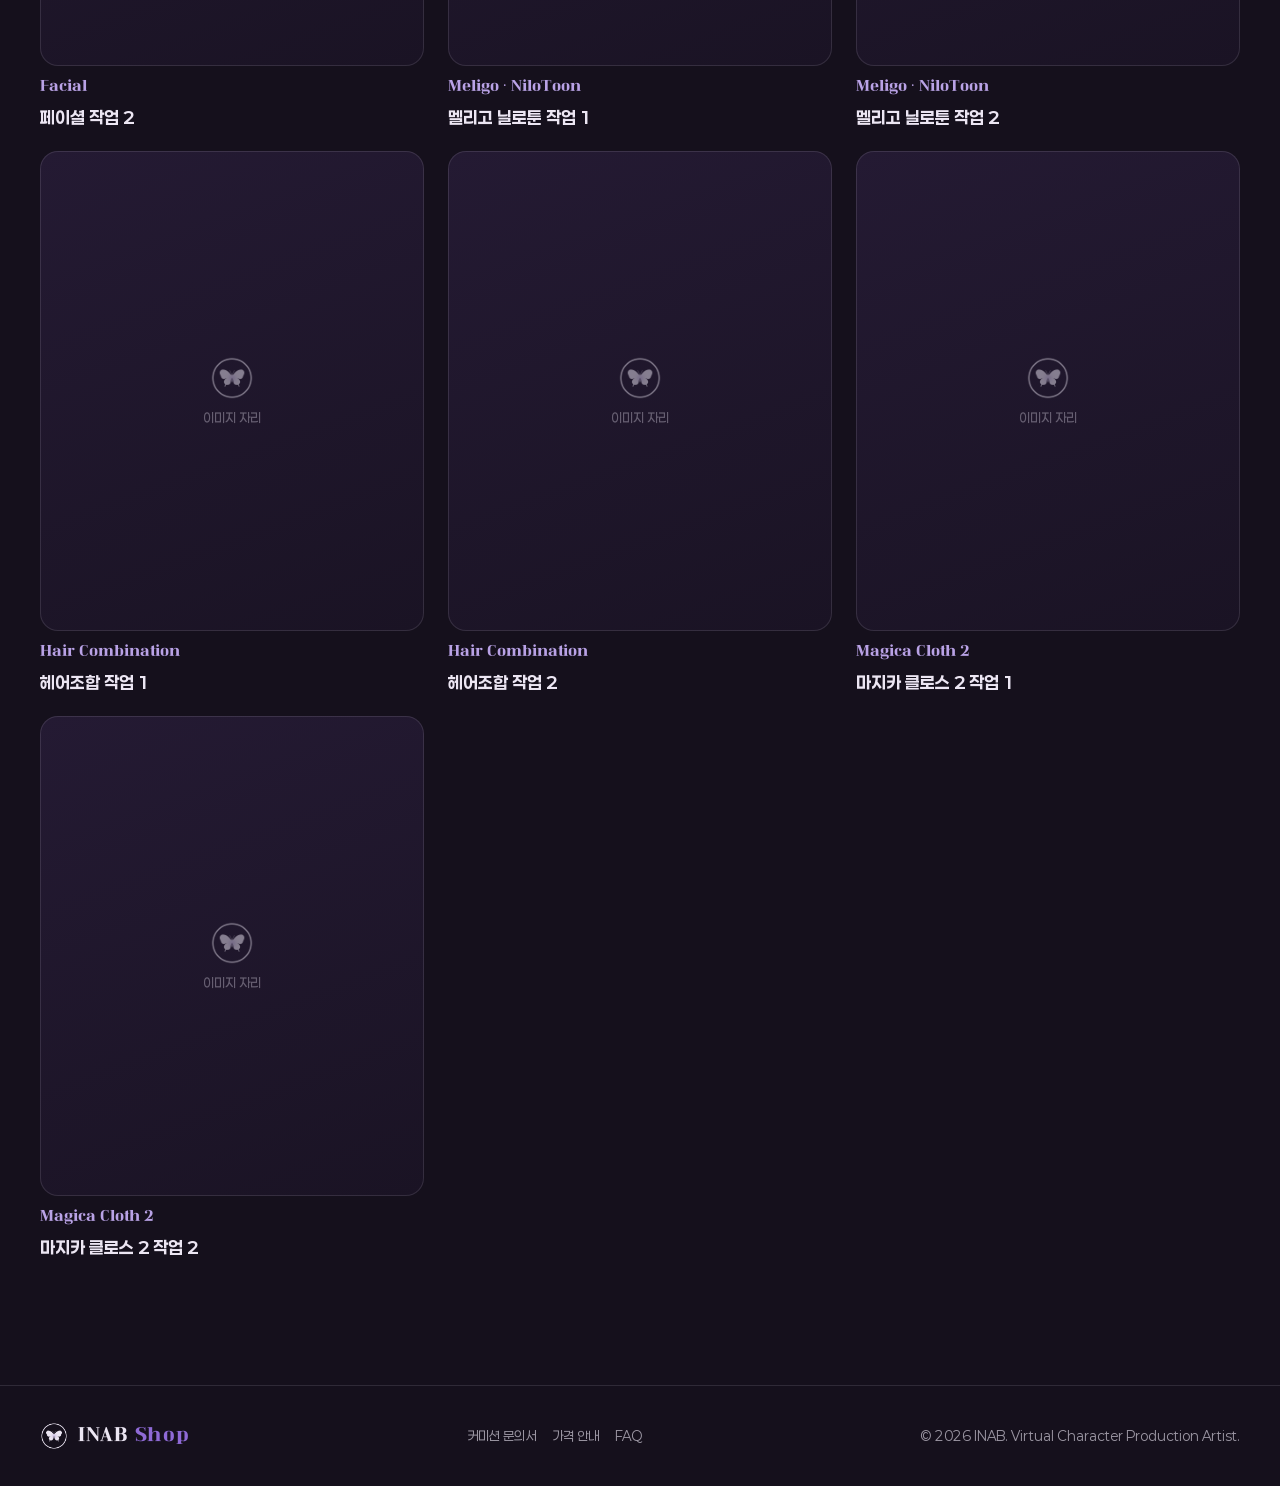
==== commit 94adb5e9: "INAB: 커미션 문의서를 기존 사이트 방식으로, 가격·일정·개인작·문의 내용 대조 수정, 맞춤법 정리 - 문의서: 작업 유형 선택, 문의서 열기, 항목별 선택/입력, 실시간 미리" ====
--- a/INAB/portfolio/index.html
+++ b/INAB/portfolio/index.html
@@ -6,7 +6,7 @@
 <title>Portfolio · INAB Shop</title>
 <meta name="description" content="INAB Shop 포트폴리오">
 <link rel="preload" href="../fonts/Cafe24ClassicType-latin.woff2" as="font" type="font/woff2" crossorigin>
-<link rel="stylesheet" href="../common.css">
+<link rel="stylesheet" href="../common.css?v=202611221824">
 <style>
 /* 포트폴리오: 왼쪽 아래 보라빛 머리글 + 작업 카드 그리드 */
 .pf-hero{position:relative;overflow:hidden;padding-top:calc(64px + env(safe-area-inset-top,0px) + clamp(56px,9vw,120px));padding-bottom:clamp(40px,6vw,72px);
@@ -96,7 +96,7 @@
           <button class="chip" id="f-fac" type="button" data-f="fac" aria-pressed="false">페이셜</button>
           <button class="chip" id="f-nil" type="button" data-f="nil" aria-pressed="false">멜리고 닐로툰</button>
           <button class="chip" id="f-hair" type="button" data-f="hair" aria-pressed="false">헤어조합</button>
-          <button class="chip" id="f-mc" type="button" data-f="mc" aria-pressed="false">마지카 클로즈2</button>
+          <button class="chip" id="f-mc" type="button" data-f="mc" aria-pressed="false">마지카 클로스 2</button>
         </div>
         <span class="note">이미지를 받으면 각 칸에 채워 넣습니다</span>
       </div>
@@ -109,8 +109,8 @@
         <article class="card" data-c="nil"><button class="thumb" type="button" aria-label="멜리고 닐로툰 작업 2 크게 보기" data-title="멜리고 닐로툰 작업 2"><span class="ph"><span><img src="../logo.png" alt="">이미지 자리</span></span></button><span class="en">Meligo · NiloToon</span><h3>멜리고 닐로툰 작업 2</h3></article>
         <article class="card" data-c="hair"><button class="thumb" type="button" aria-label="헤어조합 작업 1 크게 보기" data-title="헤어조합 작업 1"><span class="ph"><span><img src="../logo.png" alt="">이미지 자리</span></span></button><span class="en">Hair Combination</span><h3>헤어조합 작업 1</h3></article>
         <article class="card" data-c="hair"><button class="thumb" type="button" aria-label="헤어조합 작업 2 크게 보기" data-title="헤어조합 작업 2"><span class="ph"><span><img src="../logo.png" alt="">이미지 자리</span></span></button><span class="en">Hair Combination</span><h3>헤어조합 작업 2</h3></article>
-        <article class="card" data-c="mc"><button class="thumb" type="button" aria-label="마지카 클로즈2 작업 1 크게 보기" data-title="마지카 클로즈2 작업 1"><span class="ph"><span><img src="../logo.png" alt="">이미지 자리</span></span></button><span class="en">Magica Cloth 2</span><h3>마지카 클로즈2 작업 1</h3></article>
-        <article class="card" data-c="mc"><button class="thumb" type="button" aria-label="마지카 클로즈2 작업 2 크게 보기" data-title="마지카 클로즈2 작업 2"><span class="ph"><span><img src="../logo.png" alt="">이미지 자리</span></span></button><span class="en">Magica Cloth 2</span><h3>마지카 클로즈2 작업 2</h3></article>
+        <article class="card" data-c="mc"><button class="thumb" type="button" aria-label="마지카 클로스 2 작업 1 크게 보기" data-title="마지카 클로스 2 작업 1"><span class="ph"><span><img src="../logo.png" alt="">이미지 자리</span></span></button><span class="en">Magica Cloth 2</span><h3>마지카 클로스 2 작업 1</h3></article>
+        <article class="card" data-c="mc"><button class="thumb" type="button" aria-label="마지카 클로스 2 작업 2 크게 보기" data-title="마지카 클로스 2 작업 2"><span class="ph"><span><img src="../logo.png" alt="">이미지 자리</span></span></button><span class="en">Magica Cloth 2</span><h3>마지카 클로스 2 작업 2</h3></article>
       </div>
     </div>
   </section>
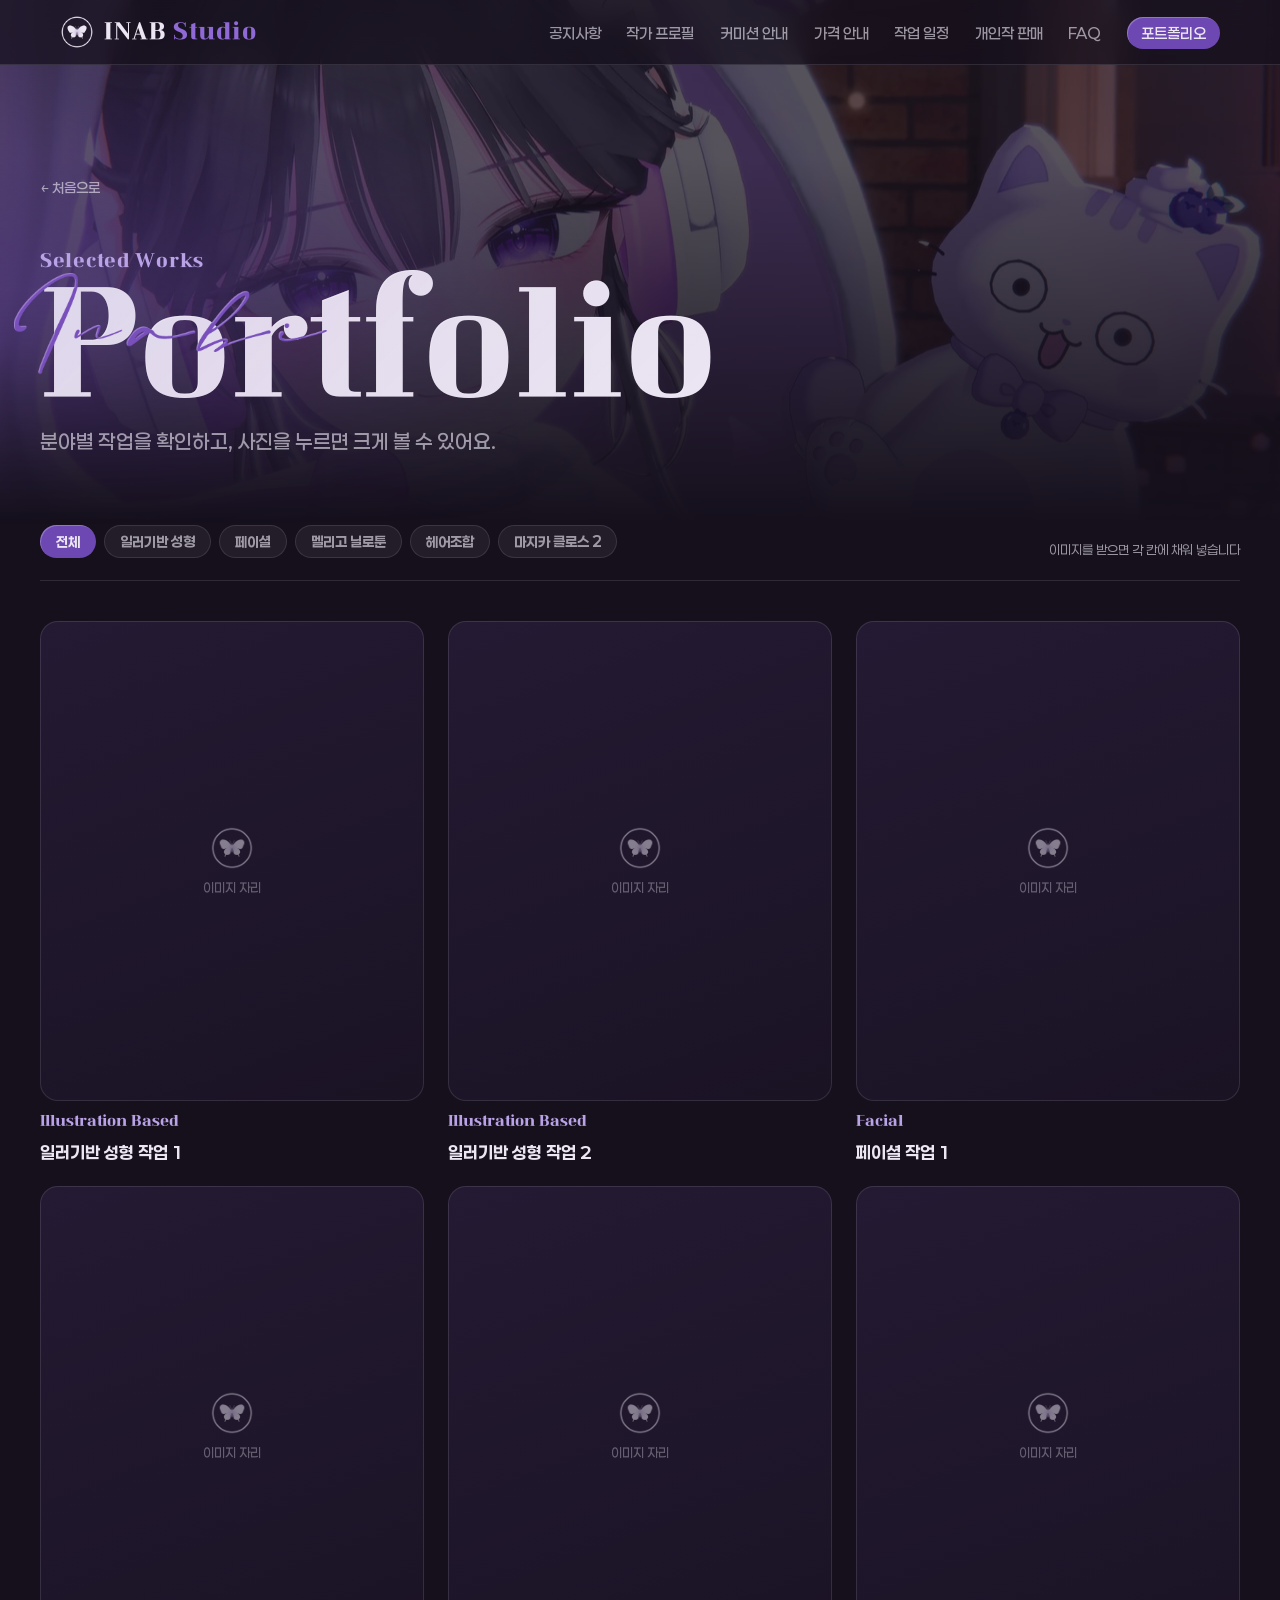
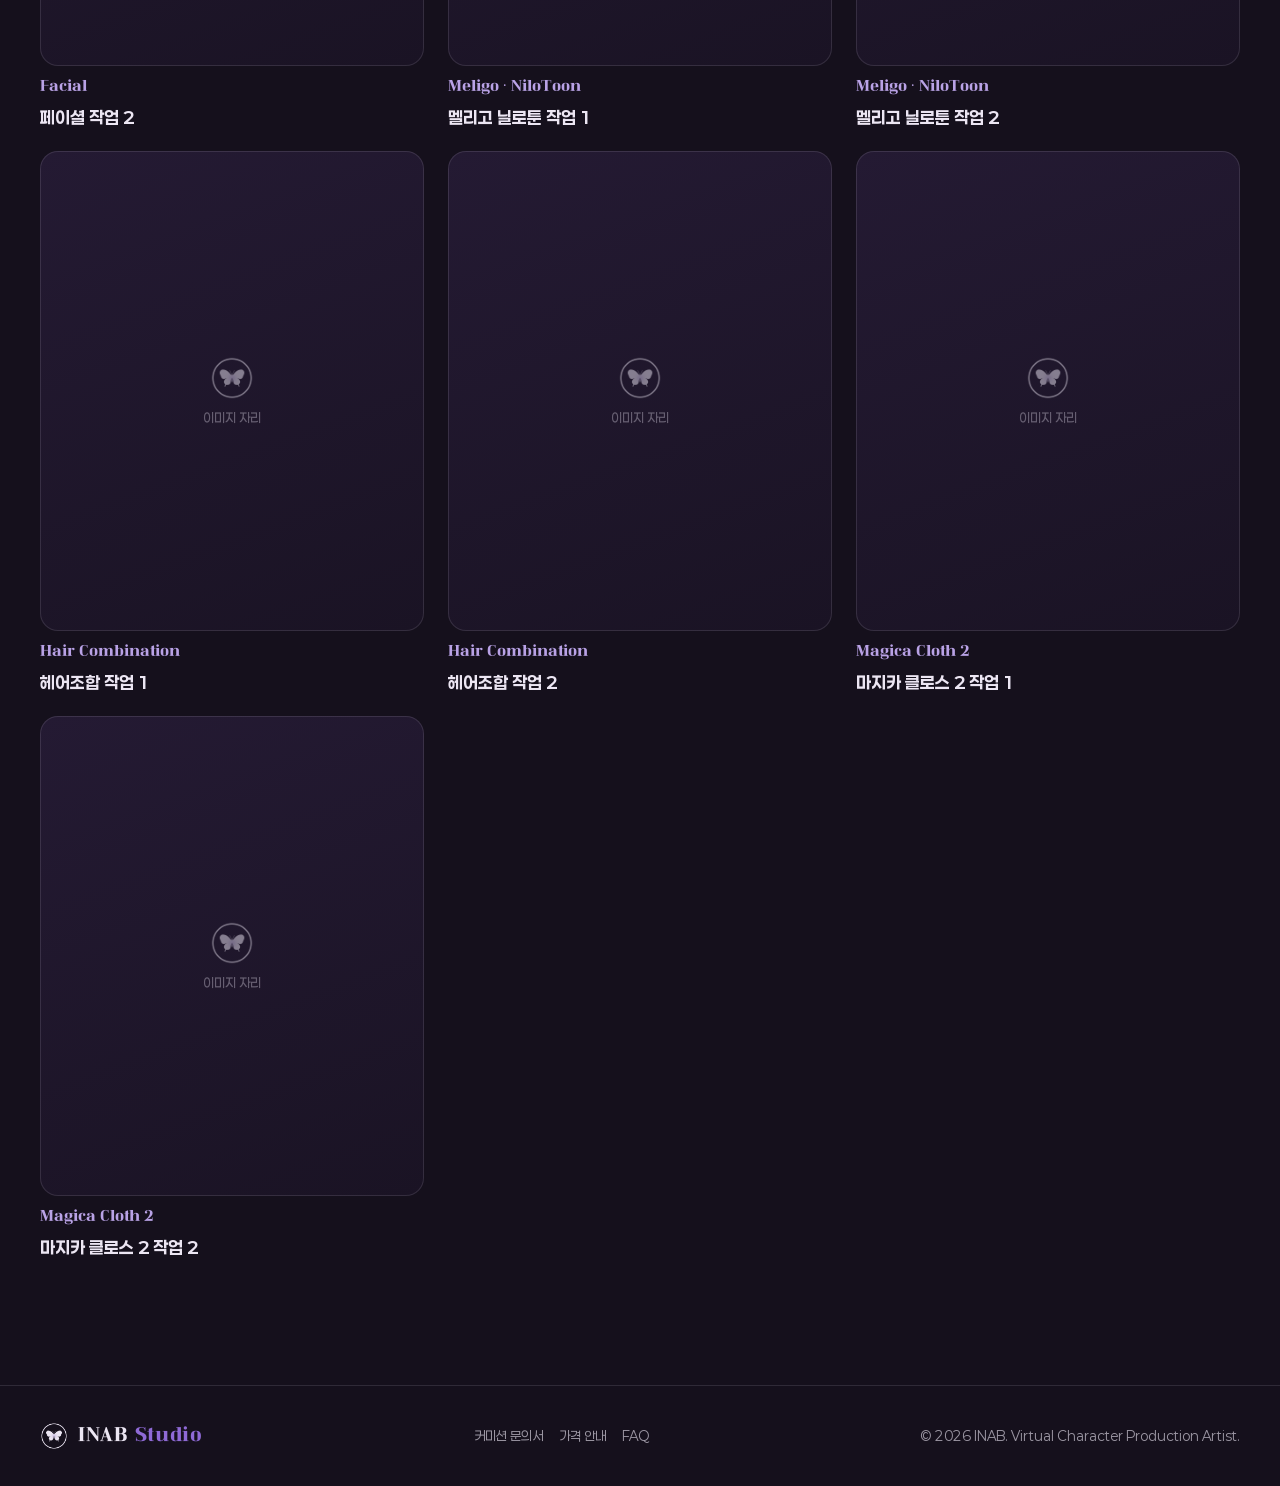
==== commit 9774b307: "INAB: 메뉴바·푸터 로고와 탭 제목도 INAB Studio로, 푸터 링크 정렬 수정 Co-Authored-By: Claude Opus 5.5 <noreply@anthropic." ====
--- a/INAB/portfolio/index.html
+++ b/INAB/portfolio/index.html
@@ -3,10 +3,10 @@
 <head>
 <meta charset="utf-8">
 <meta name="viewport" content="width=device-width,initial-scale=1,viewport-fit=cover">
-<title>Portfolio · INAB Shop</title>
-<meta name="description" content="INAB Shop 포트폴리오">
+<title>Portfolio · INAB Studio</title>
+<meta name="description" content="INAB Studio 포트폴리오">
 <link rel="preload" href="../fonts/Cafe24ClassicType-latin.woff2" as="font" type="font/woff2" crossorigin>
-<link rel="stylesheet" href="../common.css?v=202611221824">
+<link rel="stylesheet" href="../common.css?v=202611231739">
 <style>
 /* 포트폴리오: 왼쪽 아래 보라빛 머리글 + 작업 카드 그리드 */
 .pf-hero{position:relative;overflow:hidden;padding-top:calc(64px + env(safe-area-inset-top,0px) + clamp(56px,9vw,120px));padding-bottom:clamp(40px,6vw,72px);
@@ -63,7 +63,7 @@
 
 <header class="topnav" id="topnav">
   <div class="in">
-    <a class="brand" href="../"><img src="../logo.png" alt=""><span>INAB <em>Shop</em></span></a>
+    <a class="brand" href="../"><img src="../logo.png" alt=""><span>INAB <em>Studio</em></span></a>
     <nav aria-label="주요 메뉴"><ul>
       <li><a class="link" href="../#notice">공지사항</a></li>
       <li><a class="link" href="../#profile">작가 프로필</a></li>
@@ -123,7 +123,7 @@
 
 <footer class="foot">
   <div class="in">
-    <a class="brand" href="../"><img src="../logo.png" alt=""><span>INAB <em>Shop</em></span></a>
+    <a class="brand" href="../"><img src="../logo.png" alt=""><span>INAB <em>Studio</em></span></a>
     <nav class="links" aria-label="바로가기"><a href="../#inquiry">커미션 문의서</a><a href="../#pricing">가격 안내</a><a href="../#faq">FAQ</a></nav>
     <span>© 2026 INAB. Virtual Character Production Artist.</span>
   </div>
--- a/INAB/common.css
+++ b/INAB/common.css
@@ -1,4 +1,4 @@
-/* INAB Shop 공통: 폰트, 색, 상단 메뉴, 섹션, 푸터 */
+/* INAB Studio 공통: 폰트, 색, 상단 메뉴, 섹션, 푸터 */
 @font-face{font-family:"Cafe24 ClassicType";src:url(fonts/Cafe24ClassicType-latin.woff2) format("woff2");font-weight:400;font-display:swap}
 @font-face{font-family:"Paperlogy";src:url(fonts/Paperlogy-4Regular.woff2) format("woff2");font-weight:400;font-display:swap}
 @font-face{font-family:"Paperlogy";src:url(fonts/Paperlogy-5Medium.woff2) format("woff2");font-weight:500;font-display:swap}
@@ -68,7 +68,7 @@
 .foot .in{max-width:1200px;margin:0 auto;display:flex;justify-content:space-between;align-items:center;gap:16px 28px;flex-wrap:wrap;font-size:13px;color:var(--muted)}
 .foot .brand{font-size:18px}
 .foot .brand img{width:28px;height:28px}
-.foot .links{display:flex;gap:16px;flex-wrap:wrap}
+.foot .links{display:flex;gap:16px;flex-wrap:wrap;margin-top:0}
 .foot .links a{color:var(--muted);text-decoration:none}
 .foot .links a:hover{color:var(--text)}
 
